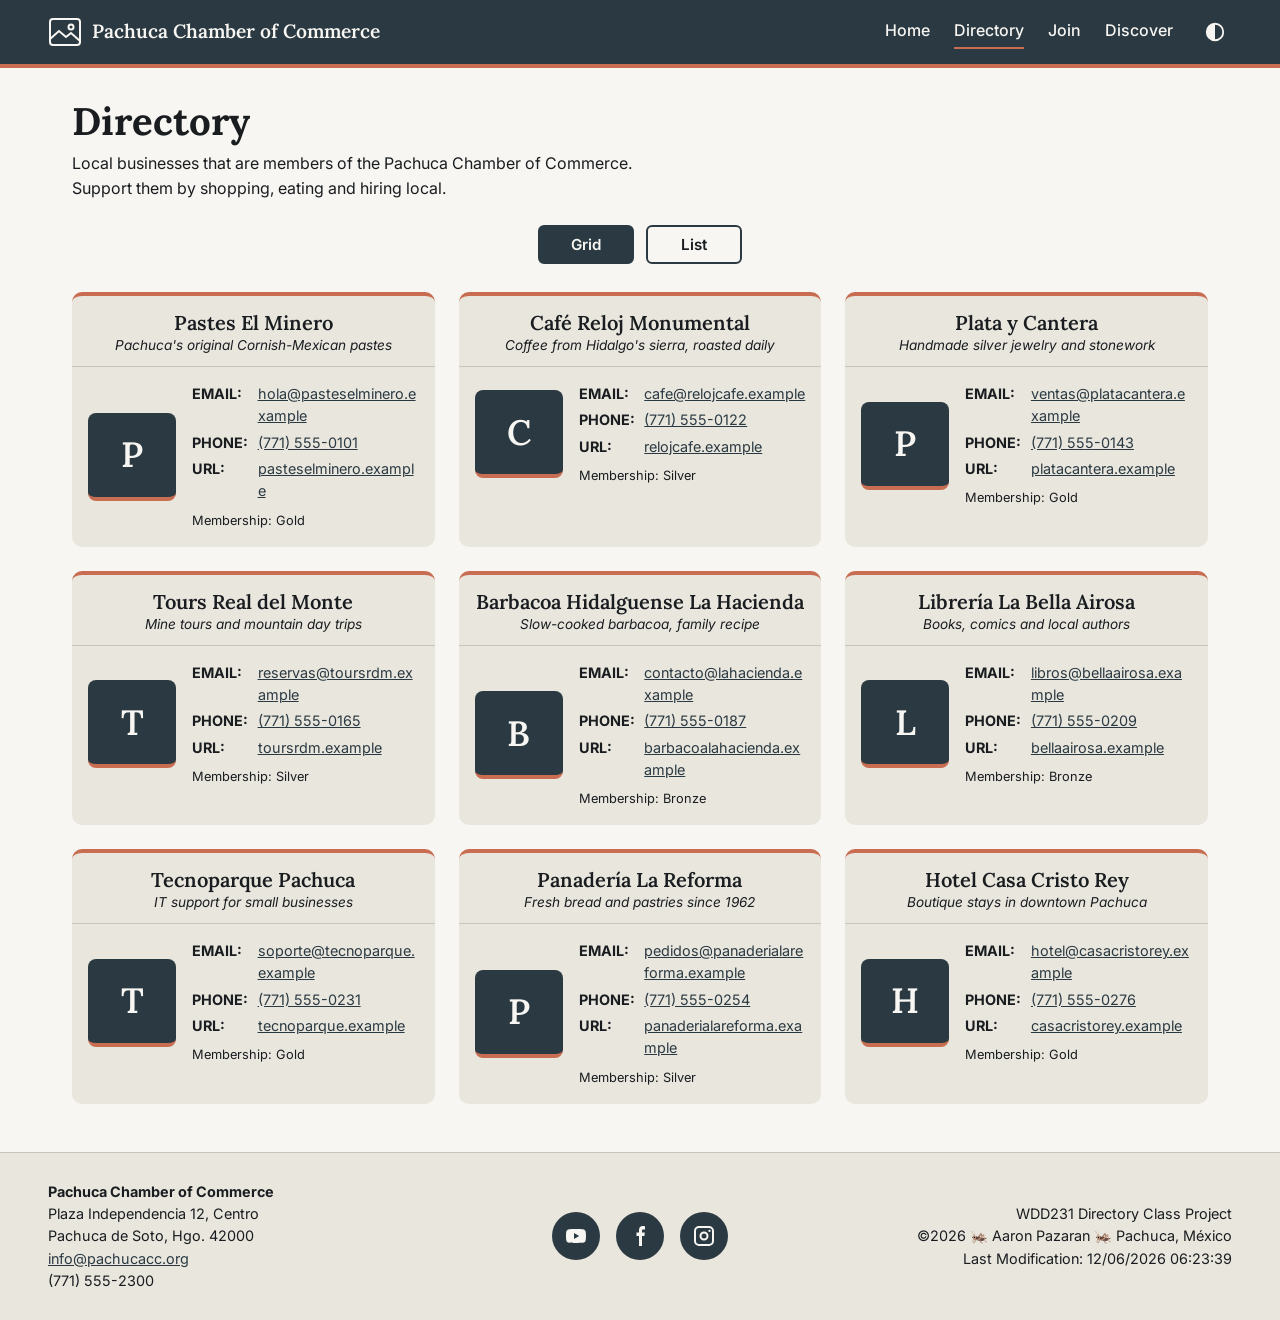
==== chamber/index.html @ 1a1c7d06 "w" ====
<!DOCTYPE html>
<html lang="en">
<head>
  <meta charset="UTF-8">
  <meta name="viewport" content="width=device-width, initial-scale=1">
  <title>Directory | Pachuca Chamber of Commerce</title>
  <meta name="description" content="Browse the business directory of the Pachuca Chamber of Commerce: local restaurants, shops, mining heritage tours and services in Pachuca, Hidalgo.">
  <link rel="preconnect" href="https://fonts.googleapis.com">
  <link rel="preconnect" href="https://fonts.gstatic.com" crossorigin>
  <link href="https://fonts.googleapis.com/css2?family=Inter:wght@400;500;600;700&family=Lora:wght@500;600;700&display=swap" rel="stylesheet">
  <link rel="stylesheet" href="styles/directory.css">

  <script async src="https://www.googletagmanager.com/gtag/js?id=G-XXXXXXXXXX"></script>
  <script>
    window.dataLayer = window.dataLayer || [];
    function gtag(){dataLayer.push(arguments);}
    gtag('js', new Date());
    gtag('config', 'G-XXXXXXXXXX');
  </script>
  <script src="scripts/directory.js" defer></script>
  <script src="scripts/getdates.js" defer></script>
</head>
<body>
  <header class="site-header">
    <a class="brand" href="index.html">
      <svg width="34" height="34" viewBox="0 0 34 34" fill="none" stroke="currentColor" stroke-width="2" aria-hidden="true">
        <rect x="2" y="4" width="30" height="26" rx="3"/><path d="M2 24l9-8 7 6 5-4 9 8"/><circle cx="23" cy="12" r="2.5"/>
      </svg>
      <span>Pachuca Chamber of Commerce</span>
    </a>
    <div class="header-tools">
      <button id="theme-toggle" class="icon-btn" type="button" aria-label="Toggle dark mode">
        <svg width="22" height="22" viewBox="0 0 24 24" aria-hidden="true"><circle cx="12" cy="12" r="9" fill="none" stroke="currentColor" stroke-width="2"/><path d="M12 3a9 9 0 0 0 0 18z" fill="currentColor"/></svg>
      </button>
      <button id="menu-toggle" class="icon-btn" type="button" aria-label="Open menu" aria-expanded="false" aria-controls="main-nav">
        <svg width="26" height="26" viewBox="0 0 24 24" stroke="currentColor" stroke-width="2.2" stroke-linecap="round" aria-hidden="true"><path d="M3 6h18M3 12h18M3 18h18"/></svg>
      </button>
    </div>
    <nav id="main-nav" aria-label="Main">
      <a href="index.html">Home</a>
      <a href="directory.html" aria-current="page">Directory</a>
      <a href="join.html">Join</a>
      <a href="discover.html">Discover</a>
    </nav>
  </header>

  <main>
    <h1>Directory</h1>
    <p class="intro">Local businesses that are members of the Pachuca Chamber of Commerce. Support them by shopping, eating and hiring local.</p>

    <div class="view-toggle" role="group" aria-label="Choose directory layout">
      <button type="button" id="grid-btn" aria-pressed="true">Grid</button>
      <button type="button" id="list-btn" aria-pressed="false">List</button>
    </div>

    <section id="directory" class="grid" aria-live="polite" aria-label="Member businesses"></section>
  </main>

  <footer class="site-footer">
    <address>
      <strong>Pachuca Chamber of Commerce</strong><br>
      Plaza Independencia 12, Centro<br>
      Pachuca de Soto, Hgo. 42000<br>
      <a href="mailto:info@pachucacc.org">info@pachucacc.org</a><br>
      (771) 555-2300
    </address>
    <ul class="social" aria-label="Social media">
      <li><a href="https://www.youtube.com" aria-label="YouTube"><svg viewBox="0 0 24 24" aria-hidden="true"><path d="M21.6 7.2a2.5 2.5 0 0 0-1.8-1.8C18.2 5 12 5 12 5s-6.2 0-7.8.4A2.5 2.5 0 0 0 2.4 7.2C2 8.8 2 12 2 12s0 3.2.4 4.8a2.5 2.5 0 0 0 1.8 1.8C5.8 19 12 19 12 19s6.2 0 7.8-.4a2.5 2.5 0 0 0 1.8-1.8c.4-1.6.4-4.8.4-4.8s0-3.2-.4-4.8zM10 15V9l5.2 3z"/></svg></a></li>
      <li><a href="https://www.facebook.com" aria-label="Facebook"><svg viewBox="0 0 24 24" aria-hidden="true"><path d="M14 8.5V6.8c0-.8.2-1.3 1.4-1.3H17V2.2C16.700 2.200 15.800 2 14.800 2 12.500 2 11 3.400 11 6v2.500H8.500V12H11v10h3V12h2.400l.4-3.500z"/></svg></a></li>
      <li><a href="https://www.instagram.com" aria-label="Instagram"><svg viewBox="0 0 24 24" aria-hidden="true"><path d="M7 2h10a5 5 0 0 1 5 5v10a5 5 0 0 1-5 5H7a5 5 0 0 1-5-5V7a5 5 0 0 1 5-5zm0 2a3 3 0 0 0-3 3v10a3 3 0 0 0 3 3h10a3 3 0 0 0 3-3V7a3 3 0 0 0-3-3zm5 3.500a4.500 4.500 0 1 1 0 9 4.500 4.500 0 0 1 0-9zm0 2a2.500 2.500 0 1 0 0 5 2.500 2.500 0 0 0 0-5zM17.500 5.800a1.100 1.100 0 1 1 0 2.200 1.100 1.100 0 0 1 0-2.200z"/></svg></a></li>
    </ul>
    <div class="credits">
      <footer>
        <p>WDD231 Directory Class Project</p>
        <p>©<span id="year"></span> 🦗 Aaron Pazaran 🦗 Pachuca, México</p>
        <p id="lastModified"></p>
    </footer>
    </div>
  </footer>
</body>
</html>
---- chamber/styles/directory.css ----
:root {
  --primary: #2B3A42;
  --secondary: #C86D51;
  --bg: #F7F6F2;
  --text: #1A1D20;
  --surface: #E9E6DE;
  --line: #C9C4B8;
  --on-primary: #F7F6F2;
  --link: #2B3A42;
  --font-head: "Lora", Georgia, serif;
  --font-body: "Inter", system-ui, sans-serif;
}
:root[data-theme="dark"] {
  --bg: #1A1D20;
  --text: #F7F6F2;
  --surface: #2B3A42;
  --line: #44565F;
  --primary: #E9E6DE;
  --on-primary: #1A1D20;
  --link: #E8A088;
}
* { box-sizing: border-box; margin: 0; }
body {
  font: 1rem/1.55 var(--font-body);
  background: var(--bg);
  color: var(--text);
}
a { color: var(--link); }
:focus-visible { outline: 3px solid var(--secondary); outline-offset: 2px; }

/* Header */
.site-header {
  display: flex; flex-wrap: wrap; align-items: center; justify-content: space-between;
  gap: .5rem 1.5rem; padding: .9rem clamp(1rem, 4vw, 3rem);
  background: var(--primary); color: var(--on-primary);
  border-bottom: 4px solid var(--secondary);
}
.brand { display: flex; align-items: center; gap: .6rem; color: inherit; text-decoration: none; font: 600 1.2rem/1.2 var(--font-head); }
.header-tools { display: flex; gap: .25rem; }
.icon-btn { background: none; border: 0; color: inherit; padding: .4rem; border-radius: 6px; cursor: pointer; display: grid; place-items: center; }
.icon-btn:hover { background: rgba(255,255,255,.15); }
#menu-toggle { display: none; }
#main-nav { display: flex; gap: 1.5rem; }
#main-nav a { color: inherit; text-decoration: none; padding: .25rem 0; border-bottom: 2px solid transparent; font-weight: 500; }
#main-nav a:hover, #main-nav a[aria-current="page"] { border-bottom-color: var(--secondary); }
.header-tools { order: 3; }
#main-nav { order: 2; margin-left: auto; }

/* Main */
main { max-width: 1200px; margin: 0 auto; padding: 2rem clamp(1rem, 4vw, 2rem) 3rem; }
h1 { font: 700 2.4rem/1.1 var(--font-head); color: var(--text); }
.intro { margin: .6rem 0 1.5rem; max-width: 60ch; }

.view-toggle { display: flex; justify-content: center; gap: .75rem; margin-bottom: 1.75rem; }
.view-toggle button {
  font: 600 .95rem var(--font-body); min-width: 6rem; padding: .5rem 1.2rem; cursor: pointer;
  background: transparent; color: var(--text); border: 2px solid var(--primary); border-radius: 6px;
}
.view-toggle button[aria-pressed="true"] { background: var(--primary); color: var(--on-primary); }

/* Cards */
#directory { display: grid; gap: 1.5rem; }
#directory.grid { grid-template-columns: repeat(3, 1fr); }
#directory.list { grid-template-columns: 1fr; }
.card { background: var(--surface); border-radius: 10px; border-top: 4px solid var(--secondary); overflow: hidden; }
.card-head { text-align: center; padding: .9rem 1rem .6rem; border-bottom: 1px solid var(--line); }
.card-head h2 { font: 600 1.25rem/1.25 var(--font-head); }
.card-head p { font-size: .85rem; font-style: italic; }
.card-body { display: flex; gap: 1rem; align-items: center; padding: 1rem; }
.logo {
  flex: none; width: 88px; height: 88px; border-radius: 8px; display: grid; place-items: center;
  background: var(--primary); color: var(--on-primary); font: 600 2.2rem var(--font-head);
  border-bottom: 4px solid var(--secondary);
}
.card dl { display: grid; grid-template-columns: auto 1fr; gap: .25rem .6rem; font-size: .9rem; min-width: 0; }
.card dt { font-weight: 700; }
.card dd { overflow-wrap: anywhere; }
.badge { grid-column: 1 / -1; font-size: .8rem; margin-top: .25rem; }

/* List view */
#directory.list .card { display: grid; grid-template-columns: minmax(180px, 1fr) 2fr; border-top: 0; border-left: 4px solid var(--secondary); }
#directory.list .card-head { display: grid; align-content: center; text-align: left; border-bottom: 0; border-right: 1px solid var(--line); }

/* Footer */
.site-footer {
  display: grid; grid-template-columns: 1fr auto 1fr; gap: 1.5rem; align-items: center;
  padding: 1.75rem clamp(1rem, 4vw, 3rem); background: var(--surface); border-top: 1px solid var(--line); font-size: .9rem;
}
.site-footer address { font-style: normal; }
.social { list-style: none; padding: 0; display: flex; gap: 1rem; }
.social a { display: grid; place-items: center; width: 48px; height: 48px; border-radius: 50%; background: var(--primary); }
.social svg { width: 24px; height: 24px; fill: var(--on-primary); }
.social a:hover { background: var(--secondary); }
.credits { text-align: right; }

/* Tablet & mobile */
@media (max-width: 960px) {
  #directory.grid { grid-template-columns: repeat(2, 1fr); }
}
@media (max-width: 700px) {
  #directory.grid { grid-template-columns: 1fr; }
  #directory.list .card { grid-template-columns: 1fr; border-left: 0; border-top: 4px solid var(--secondary); }
  #directory.list .card-head { text-align: center; border-right: 0; border-bottom: 1px solid var(--line); }
  #menu-toggle { display: grid; }
  #main-nav { display: none; flex-direction: column; gap: .25rem; width: 100%; order: 4; margin: 0; }
  #main-nav.open { display: flex; }
  .site-header { flex-wrap: wrap; }
  .brand { flex: 1; font-size: 1.05rem; }
  .site-footer { grid-template-columns: 1fr; text-align: left; }
  .social { justify-content: center; }
  .credits { text-align: left; }
  h1 { font-size: 2rem; }
}
@media (prefers-reduced-motion: no-preference) {
  .card { transition: transform .15s; }
  .card:hover { transform: translateY(-2px); }
}
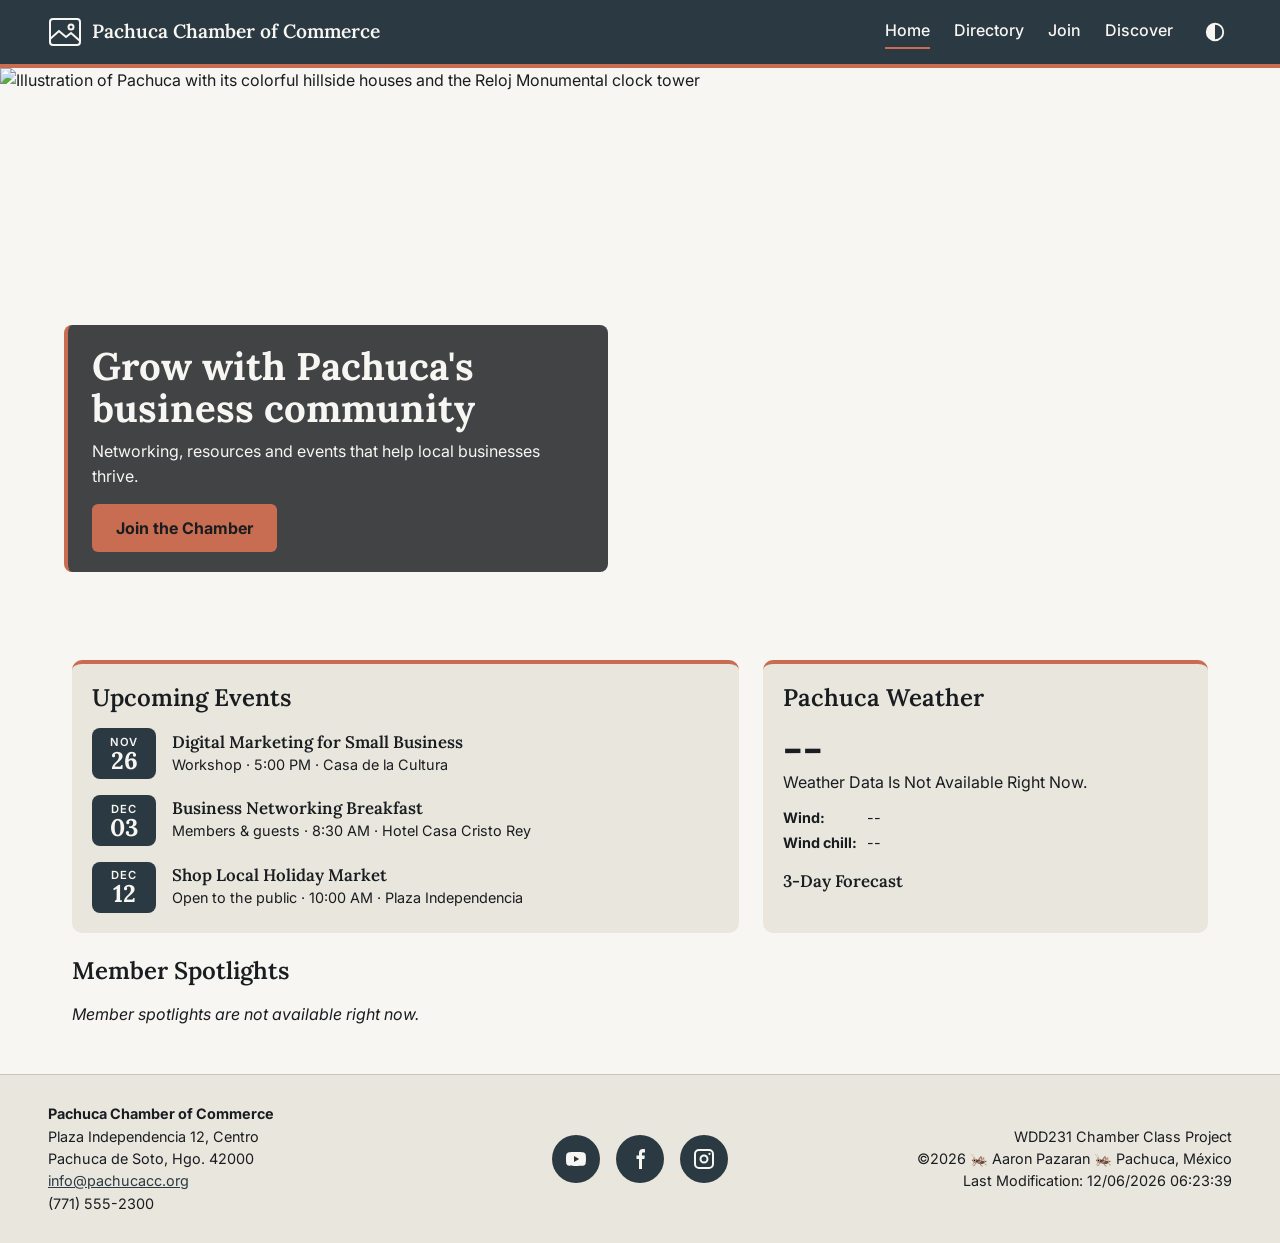
==== commit 658c3d44: "v1h" ====
--- a/chamber/index.html
+++ b/chamber/index.html
@@ -3,12 +3,13 @@
 <head>
   <meta charset="UTF-8">
   <meta name="viewport" content="width=device-width, initial-scale=1">
-  <title>Directory | Pachuca Chamber of Commerce</title>
-  <meta name="description" content="Browse the business directory of the Pachuca Chamber of Commerce: local restaurants, shops, mining heritage tours and services in Pachuca, Hidalgo.">
+  <title>Pachuca Chamber of Commerce | Home</title>
+  <meta name="description" content="The Pachuca Chamber of Commerce connects local businesses, hosts networking events and encourages shopping local in Pachuca, Hidalgo.">
   <link rel="preconnect" href="https://fonts.googleapis.com">
   <link rel="preconnect" href="https://fonts.gstatic.com" crossorigin>
   <link href="https://fonts.googleapis.com/css2?family=Inter:wght@400;500;600;700&family=Lora:wght@500;600;700&display=swap" rel="stylesheet">
   <link rel="stylesheet" href="styles/directory.css">
+  <link rel="stylesheet" href="styles/home.css">
 
   <script async src="https://www.googletagmanager.com/gtag/js?id=G-XXXXXXXXXX"></script>
   <script>
@@ -17,8 +18,10 @@
     gtag('js', new Date());
     gtag('config', 'G-XXXXXXXXXX');
   </script>
-  <script src="scripts/directory.js" defer></script>
+  <script src="scripts/site.js" defer></script>
   <script src="scripts/getdates.js" defer></script>
+  <script src="scripts/weather.js" defer></script>
+  <script src="scripts/spotlights.js" defer></script>
 </head>
 <body>
   <header class="site-header">
@@ -37,23 +40,63 @@
       </button>
     </div>
     <nav id="main-nav" aria-label="Main">
-      <a href="index.html">Home</a>
-      <a href="directory.html" aria-current="page">Directory</a>
+      <a href="index.html" aria-current="page">Home</a>
+      <a href="directory.html">Directory</a>
       <a href="join.html">Join</a>
       <a href="discover.html">Discover</a>
     </nav>
   </header>
 
-  <main>
-    <h1>Directory</h1>
-    <p class="intro">Local businesses that are members of the Pachuca Chamber of Commerce. Support them by shopping, eating and hiring local.</p>
+  <main class="home">
+    <section class="hero" aria-labelledby="hero-title">
+      <img src="images/hero.svg" width="1600" height="700" fetchpriority="high"
+           alt="Illustration of Pachuca with its colorful hillside houses and the Reloj Monumental clock tower">
+      <div class="hero-content">
+        <h1 id="hero-title">Grow with Pachuca's business community</h1>
+        <p>Networking, resources and events that help local businesses thrive.</p>
+        <a class="cta" href="join.html">Join the Chamber</a>
+      </div>
+    </section>
 
-    <div class="view-toggle" role="group" aria-label="Choose directory layout">
-      <button type="button" id="grid-btn" aria-pressed="true">Grid</button>
-      <button type="button" id="list-btn" aria-pressed="false">List</button>
+    <div class="home-grid">
+      <section class="panel" id="events" aria-labelledby="events-title">
+        <h2 id="events-title">Upcoming Events</h2>
+        <ul class="events">
+          <li>
+            <time class="date" datetime="2026-11-26"><span>NOV</span>26</time>
+            <div><h3>Digital Marketing for Small Business</h3><p>Workshop · 5:00 PM · Casa de la Cultura</p></div>
+          </li>
+          <li>
+            <time class="date" datetime="2026-12-03"><span>DEC</span>03</time>
+            <div><h3>Business Networking Breakfast</h3><p>Members &amp; guests · 8:30 AM · Hotel Casa Cristo Rey</p></div>
+          </li>
+          <li>
+            <time class="date" datetime="2026-12-12"><span>DEC</span>12</time>
+            <div><h3>Shop Local Holiday Market</h3><p>Open to the public · 10:00 AM · Plaza Independencia</p></div>
+          </li>
+        </ul>
+      </section>
+
+      <section class="panel" id="weather" aria-labelledby="weather-title">
+        <h2 id="weather-title">Pachuca Weather</h2>
+        <div class="current">
+          <img id="weather-icon" alt="" width="72" height="72" hidden>
+          <p class="temp" id="temperature">--</p>
+        </div>
+        <p id="description" class="desc">Loading weather…</p>
+        <dl class="details">
+          <dt>Wind:</dt><dd id="wind">--</dd>
+          <dt>Wind chill:</dt><dd id="windChill">--</dd>
+        </dl>
+        <h3>3-Day Forecast</h3>
+        <ul id="forecast" class="forecast"></ul>
+      </section>
+
+      <section id="spotlights" aria-labelledby="spot-title">
+        <h2 id="spot-title">Member Spotlights</h2>
+        <div id="spotlight-cards" class="spot-grid" aria-live="polite"></div>
+      </section>
     </div>
-
-    <section id="directory" class="grid" aria-live="polite" aria-label="Member businesses"></section>
   </main>
 
   <footer class="site-footer">
@@ -70,11 +113,9 @@
       <li><a href="https://www.instagram.com" aria-label="Instagram"><svg viewBox="0 0 24 24" aria-hidden="true"><path d="M7 2h10a5 5 0 0 1 5 5v10a5 5 0 0 1-5 5H7a5 5 0 0 1-5-5V7a5 5 0 0 1 5-5zm0 2a3 3 0 0 0-3 3v10a3 3 0 0 0 3 3h10a3 3 0 0 0 3-3V7a3 3 0 0 0-3-3zm5 3.500a4.500 4.500 0 1 1 0 9 4.500 4.500 0 0 1 0-9zm0 2a2.500 2.500 0 1 0 0 5 2.500 2.500 0 0 0 0-5zM17.500 5.800a1.100 1.100 0 1 1 0 2.200 1.100 1.100 0 0 1 0-2.200z"/></svg></a></li>
     </ul>
     <div class="credits">
-      <footer>
-        <p>WDD231 Directory Class Project</p>
-        <p>©<span id="year"></span> 🦗 Aaron Pazaran 🦗 Pachuca, México</p>
-        <p id="lastModified"></p>
-    </footer>
+      <p>WDD231 Chamber Class Project</p>
+      <p>©<span id="year"></span> 🦗 Aaron Pazaran 🦗 Pachuca, México</p>
+      <p id="lastModified"></p>
     </div>
   </footer>
 </body>
--- a/chamber/styles/home.css
+++ b/chamber/styles/home.css
@@ -0,0 +1,65 @@
+/* Home page styles (header, footer, colors and base live in directory.css) */
+main.home { max-width: none; padding: 0; }
+
+/* Hero */
+.hero { position: relative; }
+.hero img { display: block; width: 100%; height: auto; aspect-ratio: 16 / 7; object-fit: cover; }
+.hero-content {
+  position: absolute; left: clamp(1rem, 5vw, 4rem); bottom: 10%; max-width: min(34rem, 85%);
+  padding: 1.25rem 1.5rem; border-left: 4px solid var(--secondary); border-radius: 8px;
+  background: rgba(26, 29, 32, .82); color: #F7F6F2;
+}
+.hero-content h1 { color: inherit; font-size: clamp(1.6rem, 3.2vw, 2.4rem); }
+.hero-content p { margin: .6rem 0 1rem; }
+.cta {
+  display: inline-block; padding: .7rem 1.5rem; border-radius: 6px; font-weight: 700; text-decoration: none;
+  background: var(--secondary); color: #1A1D20;
+}
+.cta:hover { background: #E08A6D; }
+
+/* Content layout: 2 columns on large screens, stacked on mobile */
+.home-grid {
+  display: grid; gap: 1.5rem; max-width: 1200px; margin: 0 auto; padding: 2rem clamp(1rem, 4vw, 2rem) 3rem;
+  grid-template-areas: "events weather" "spotlights spotlights"; grid-template-columns: 3fr 2fr;
+}
+#events { grid-area: events; }
+#weather { grid-area: weather; }
+#spotlights { grid-area: spotlights; }
+.home-grid h2 { font: 600 1.5rem/1.2 var(--font-head); margin-bottom: 1rem; }
+.home-grid h3 { font: 600 1.05rem/1.3 var(--font-head); }
+
+.panel { background: var(--surface); border-top: 4px solid var(--secondary); border-radius: 10px; padding: 1.25rem; }
+
+/* Events */
+.events { list-style: none; padding: 0; display: grid; gap: 1rem; }
+.events li { display: flex; gap: 1rem; align-items: center; }
+.events p { font-size: .9rem; }
+.date {
+  flex: none; width: 64px; padding: .4rem 0; text-align: center; border-radius: 8px;
+  background: var(--primary); color: var(--on-primary); font: 700 1.5rem/1 var(--font-head);
+}
+.date span { display: block; font: 600 .7rem var(--font-body); letter-spacing: .08em; }
+
+/* Weather */
+.current { display: flex; align-items: center; gap: .5rem; }
+.temp { font: 700 2.6rem/1 var(--font-head); }
+.desc { text-transform: capitalize; margin-bottom: .75rem; }
+.details { display: grid; grid-template-columns: auto 1fr; gap: .2rem .6rem; font-size: .9rem; margin-bottom: 1rem; }
+.details dt { font-weight: 700; }
+.forecast { list-style: none; padding: 0; display: grid; gap: .4rem; margin-top: .5rem; }
+.forecast li { display: flex; justify-content: space-between; gap: 1rem; padding: .45rem 0; border-top: 1px solid var(--line); font-size: .9rem; }
+
+/* Spotlights */
+.spot-grid { display: grid; gap: 1.5rem; grid-template-columns: repeat(auto-fit, minmax(240px, 1fr)); }
+.spot { background: var(--surface); border-top: 4px solid var(--secondary); border-radius: 10px; padding: 1.25rem; text-align: center; }
+.spot img { width: 88px; height: 88px; border-radius: 8px; margin-bottom: .6rem; }
+.spot .tag { font-size: .85rem; font-style: italic; margin-bottom: .6rem; }
+.level { display: inline-block; margin-bottom: .6rem; padding: .15rem .7rem; border-radius: 999px; font-size: .75rem; font-weight: 700; background: var(--primary); color: var(--on-primary); }
+.spot address { font-style: normal; font-size: .9rem; display: grid; gap: .15rem; overflow-wrap: anywhere; }
+.error { color: var(--text); font-style: italic; }
+
+@media (max-width: 800px) {
+  .home-grid { grid-template-areas: "events" "weather" "spotlights"; grid-template-columns: 1fr; }
+  .hero img { aspect-ratio: 4 / 3; }
+  .hero-content { position: static; max-width: none; border-radius: 0; }
+}
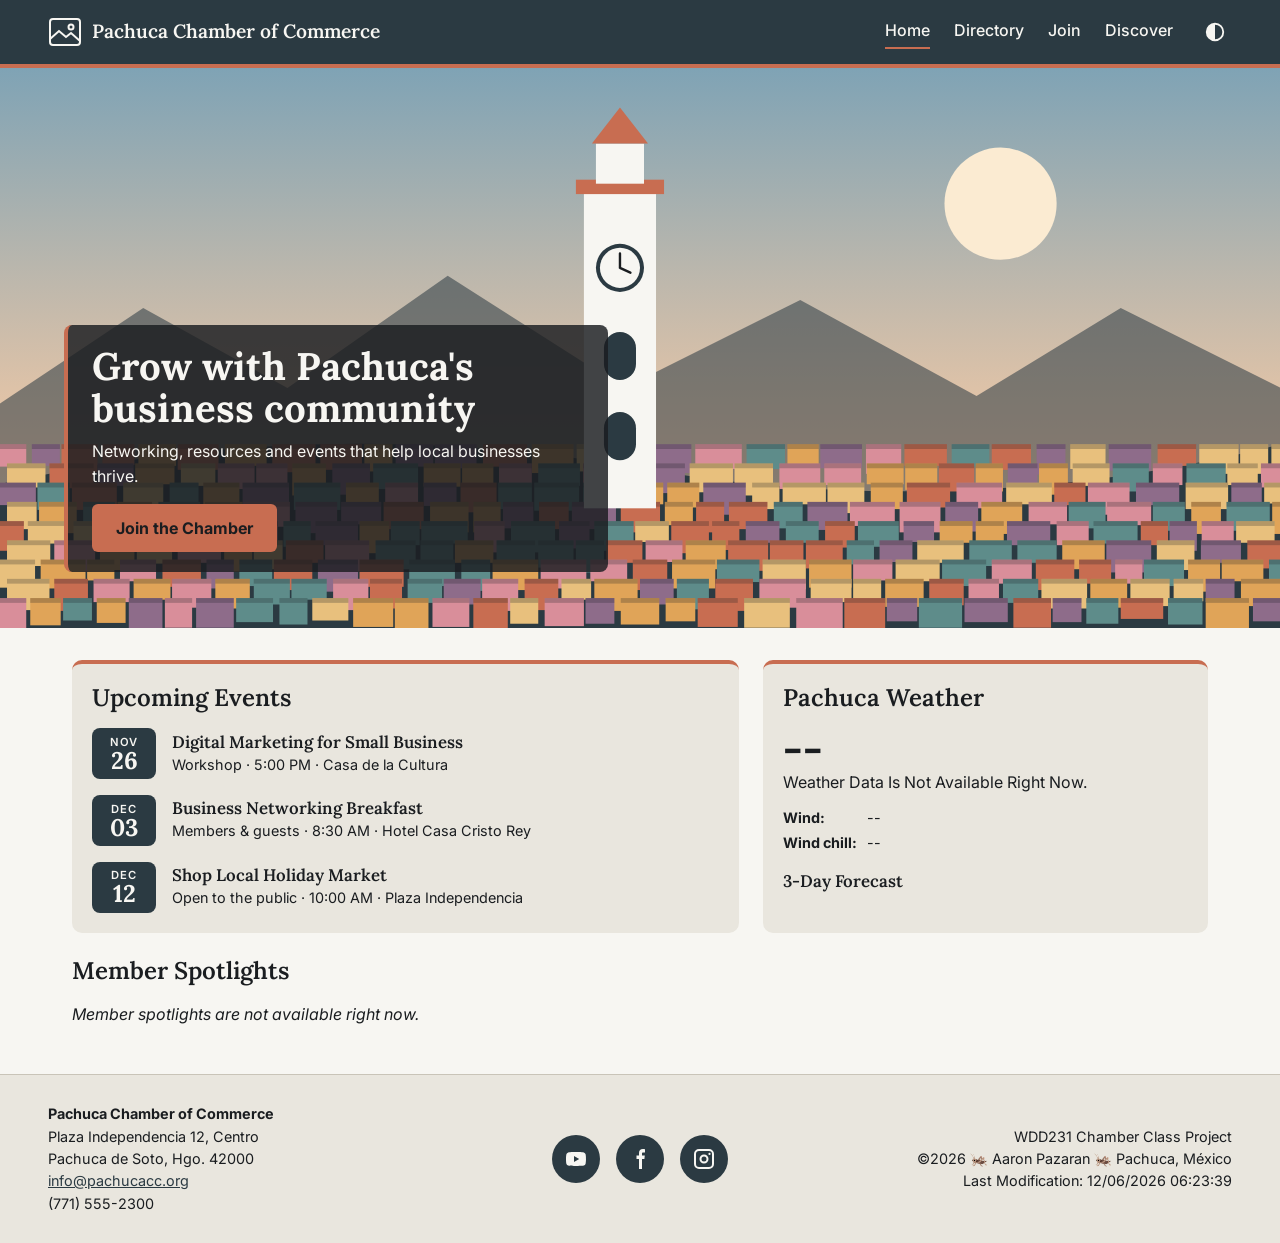
==== commit bd5e3518: "fix" ====
--- a/chamber/index.html
+++ b/chamber/index.html
@@ -5,6 +5,13 @@
   <meta name="viewport" content="width=device-width, initial-scale=1">
   <title>Pachuca Chamber of Commerce | Home</title>
   <meta name="description" content="The Pachuca Chamber of Commerce connects local businesses, hosts networking events and encourages shopping local in Pachuca, Hidalgo.">
+  <meta name="author" content="Aaron Ali Pazaran Hernandez">
+  <link rel="icon" type="image/svg+xml" href="images/favicon.svg">
+  <meta property="og:type" content="website">
+  <meta property="og:title" content="Pachuca Chamber of Commerce | Home">
+  <meta property="og:description" content="Connect with Pachuca's local business community: networking events, member spotlights and resources to grow your business.">
+  <meta property="og:image" content="https://YOUR-USERNAME.github.io/YOUR-REPO/images/og-image.png">
+  <meta property="og:url" content="https://YOUR-USERNAME.github.io/YOUR-REPO/index.html">
   <link rel="preconnect" href="https://fonts.googleapis.com">
   <link rel="preconnect" href="https://fonts.gstatic.com" crossorigin>
   <link href="https://fonts.googleapis.com/css2?family=Inter:wght@400;500;600;700&family=Lora:wght@500;600;700&display=swap" rel="stylesheet">
@@ -80,7 +87,7 @@
       <section class="panel" id="weather" aria-labelledby="weather-title">
         <h2 id="weather-title">Pachuca Weather</h2>
         <div class="current">
-          <img id="weather-icon" alt="" width="72" height="72" hidden>
+          <img id="weather-icon" src="[data-uri]" alt="" width="72" height="72" hidden>
           <p class="temp" id="temperature">--</p>
         </div>
         <p id="description" class="desc">Loading weather…</p>
--- a/chamber/styles/directory.css
+++ b/chamber/styles/directory.css
@@ -36,15 +36,13 @@
   border-bottom: 4px solid var(--secondary);
 }
 .brand { display: flex; align-items: center; gap: .6rem; color: inherit; text-decoration: none; font: 600 1.2rem/1.2 var(--font-head); }
-.header-tools { display: flex; gap: .25rem; }
+.header-tools { display: flex; gap: .25rem; order: 3; }
 .icon-btn { background: none; border: 0; color: inherit; padding: .4rem; border-radius: 6px; cursor: pointer; display: grid; place-items: center; }
 .icon-btn:hover { background: rgba(255,255,255,.15); }
 #menu-toggle { display: none; }
-#main-nav { display: flex; gap: 1.5rem; }
+#main-nav { display: flex; gap: 1.5rem; order: 2; margin-left: auto; }
 #main-nav a { color: inherit; text-decoration: none; padding: .25rem 0; border-bottom: 2px solid transparent; font-weight: 500; }
 #main-nav a:hover, #main-nav a[aria-current="page"] { border-bottom-color: var(--secondary); }
-.header-tools { order: 3; }
-#main-nav { order: 2; margin-left: auto; }
 
 /* Main */
 main { max-width: 1200px; margin: 0 auto; padding: 2rem clamp(1rem, 4vw, 2rem) 3rem; }
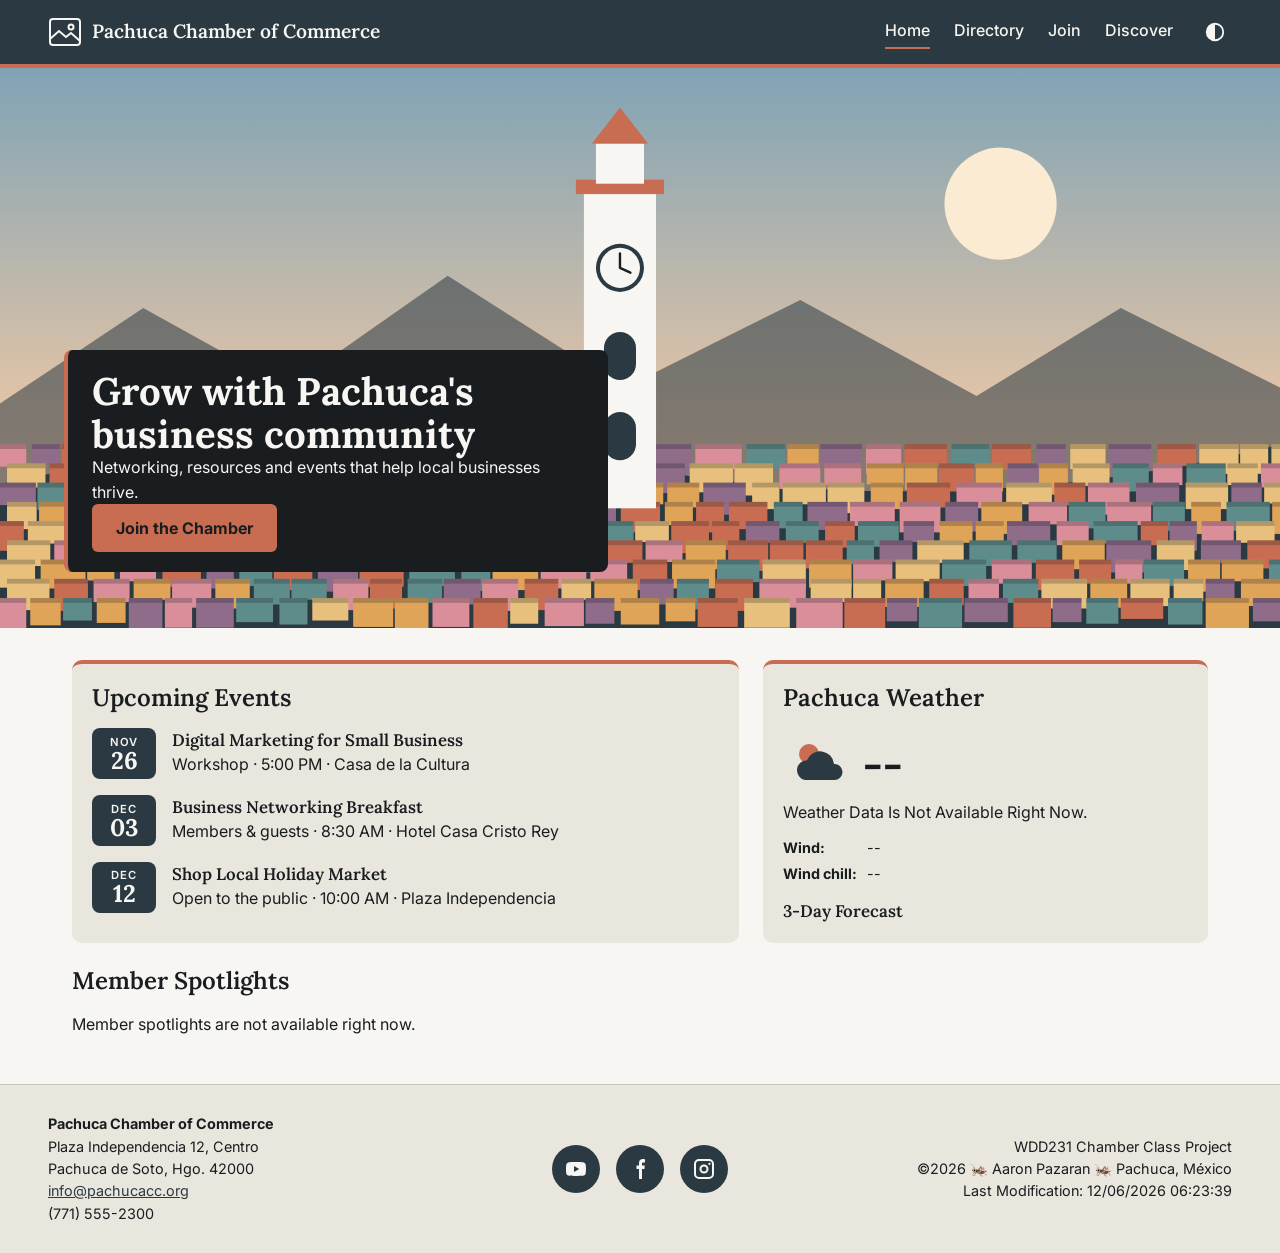
==== commit 8450ebd9: "mf" ====
--- a/chamber/index.html
+++ b/chamber/index.html
@@ -18,13 +18,8 @@
   <link rel="stylesheet" href="styles/directory.css">
   <link rel="stylesheet" href="styles/home.css">
 
-  <script async src="https://www.googletagmanager.com/gtag/js?id=G-XXXXXXXXXX"></script>
-  <script>
-    window.dataLayer = window.dataLayer || [];
-    function gtag(){dataLayer.push(arguments);}
-    gtag('js', new Date());
-    gtag('config', 'G-XXXXXXXXXX');
-  </script>
+  <script defer src="https://www.googletagmanager.com/gtag/js?id=G-XXXXXXXXXX"></script>
+  <script defer src="scripts/analytics.js"></script>
   <script src="scripts/site.js" defer></script>
   <script src="scripts/getdates.js" defer></script>
   <script src="scripts/weather.js" defer></script>
@@ -87,7 +82,7 @@
       <section class="panel" id="weather" aria-labelledby="weather-title">
         <h2 id="weather-title">Pachuca Weather</h2>
         <div class="current">
-          <img id="weather-icon" src="[data-uri]" alt="" width="72" height="72" hidden>
+          <img id="weather-icon" src="images/weather-icon.svg" alt="Current weather icon" width="72" height="72">
           <p class="temp" id="temperature">--</p>
         </div>
         <p id="description" class="desc">Loading weather…</p>
--- a/chamber/styles/directory.css
+++ b/chamber/styles/directory.css
@@ -7,6 +7,8 @@
   --line: #C9C4B8;
   --on-primary: #F7F6F2;
   --link: #2B3A42;
+  --ink: #1A1D20;
+  --paper: #F7F6F2;
   --font-head: "Lora", Georgia, serif;
   --font-body: "Inter", system-ui, sans-serif;
 }
@@ -20,96 +22,71 @@
   --link: #E8A088;
 }
 * { box-sizing: border-box; margin: 0; }
-body {
-  font: 1rem/1.55 var(--font-body);
-  background: var(--bg);
-  color: var(--text);
-}
+body { font: 1rem/1.55 var(--font-body); background: var(--bg); color: var(--text); }
 a { color: var(--link); }
 :focus-visible { outline: 3px solid var(--secondary); outline-offset: 2px; }
 
 /* Header */
 .site-header {
-  display: flex; flex-wrap: wrap; align-items: center; justify-content: space-between;
-  gap: .5rem 1.5rem; padding: .9rem clamp(1rem, 4vw, 3rem);
-  background: var(--primary); color: var(--on-primary);
+  display: flex; flex-wrap: wrap; align-items: center; gap: .5rem 1.5rem;
+  padding: .9rem clamp(1rem, 4vw, 3rem); background: var(--primary); color: var(--on-primary);
   border-bottom: 4px solid var(--secondary);
 }
-.brand { display: flex; align-items: center; gap: .6rem; color: inherit; text-decoration: none; font: 600 1.2rem/1.2 var(--font-head); }
-.header-tools { display: flex; gap: .25rem; order: 3; }
-.icon-btn { background: none; border: 0; color: inherit; padding: .4rem; border-radius: 6px; cursor: pointer; display: grid; place-items: center; }
-.icon-btn:hover { background: rgba(255,255,255,.15); }
+.brand { display: flex; flex: 1; align-items: center; gap: .6rem; color: inherit; text-decoration: none; font: 600 1.2rem/1.2 var(--font-head); }
+.header-tools { display: flex; gap: .25rem; order: 1; }
+.icon-btn { display: grid; place-items: center; padding: .4rem; border: 0; border-radius: 6px; background: none; color: inherit; cursor: pointer; }
+.icon-btn:hover { opacity: .75; }
 #menu-toggle { display: none; }
-#main-nav { display: flex; gap: 1.5rem; order: 2; margin-left: auto; }
-#main-nav a { color: inherit; text-decoration: none; padding: .25rem 0; border-bottom: 2px solid transparent; font-weight: 500; }
-#main-nav a:hover, #main-nav a[aria-current="page"] { border-bottom-color: var(--secondary); }
+#main-nav { display: flex; gap: 1.5rem; }
+#main-nav a { padding: .25rem 0; border-bottom: 2px solid var(--primary); color: inherit; font-weight: 500; text-decoration: none; }
+#main-nav a:hover, #main-nav a[aria-current="page"] { border-color: var(--secondary); }
 
 /* Main */
 main { max-width: 1200px; margin: 0 auto; padding: 2rem clamp(1rem, 4vw, 2rem) 3rem; }
-h1 { font: 700 2.4rem/1.1 var(--font-head); color: var(--text); }
-.intro { margin: .6rem 0 1.5rem; max-width: 60ch; }
-
+h1 { font: 700 2.4rem/1.1 var(--font-head); }
+.intro { margin: .6rem 0 1.5rem; }
 .view-toggle { display: flex; justify-content: center; gap: .75rem; margin-bottom: 1.75rem; }
 .view-toggle button {
-  font: 600 .95rem var(--font-body); min-width: 6rem; padding: .5rem 1.2rem; cursor: pointer;
-  background: transparent; color: var(--text); border: 2px solid var(--primary); border-radius: 6px;
+  min-width: 6rem; padding: .5rem 1.2rem; border: 2px solid var(--primary); border-radius: 6px;
+  background: var(--bg); color: var(--text); font: 600 .95rem var(--font-body); cursor: pointer;
 }
 .view-toggle button[aria-pressed="true"] { background: var(--primary); color: var(--on-primary); }
 
-/* Cards */
+/* Cards (shared by directory, events panels and spotlights) */
+.card, .panel, .spot { background: var(--surface); border-top: 4px solid var(--secondary); border-radius: 10px; }
+.card { overflow: hidden; }
 #directory { display: grid; gap: 1.5rem; }
 #directory.grid { grid-template-columns: repeat(3, 1fr); }
 #directory.list { grid-template-columns: 1fr; }
-.card { background: var(--surface); border-radius: 10px; border-top: 4px solid var(--secondary); overflow: hidden; }
-.card-head { text-align: center; padding: .9rem 1rem .6rem; border-bottom: 1px solid var(--line); }
+.card-head { padding: .9rem 1rem .6rem; text-align: center; border-bottom: 1px solid var(--line); }
 .card-head h2 { font: 600 1.25rem/1.25 var(--font-head); }
 .card-head p { font-size: .85rem; font-style: italic; }
-.card-body { display: flex; gap: 1rem; align-items: center; padding: 1rem; }
-.logo {
-  flex: none; width: 88px; height: 88px; border-radius: 8px; display: grid; place-items: center;
-  background: var(--primary); color: var(--on-primary); font: 600 2.2rem var(--font-head);
-  border-bottom: 4px solid var(--secondary);
-}
-.card dl { display: grid; grid-template-columns: auto 1fr; gap: .25rem .6rem; font-size: .9rem; min-width: 0; }
+.card-body { display: flex; align-items: center; gap: 1rem; padding: 1rem; }
+.logo { flex: none; width: 88px; height: 88px; border-radius: 8px; }
+.card dl { display: grid; grid-template-columns: auto 1fr; gap: .25rem .6rem; min-width: 0; font-size: .9rem; overflow-wrap: anywhere; }
 .card dt { font-weight: 700; }
-.card dd { overflow-wrap: anywhere; }
-.badge { grid-column: 1 / -1; font-size: .8rem; margin-top: .25rem; }
-
-/* List view */
-#directory.list .card { display: grid; grid-template-columns: minmax(180px, 1fr) 2fr; border-top: 0; border-left: 4px solid var(--secondary); }
-#directory.list .card-head { display: grid; align-content: center; text-align: left; border-bottom: 0; border-right: 1px solid var(--line); }
+.badge { grid-column: 1 / -1; font-size: .8rem; }
 
 /* Footer */
 .site-footer {
-  display: grid; grid-template-columns: 1fr auto 1fr; gap: 1.5rem; align-items: center;
+  display: grid; grid-template-columns: 1fr auto 1fr; align-items: center; gap: 1.5rem;
   padding: 1.75rem clamp(1rem, 4vw, 3rem); background: var(--surface); border-top: 1px solid var(--line); font-size: .9rem;
 }
 .site-footer address { font-style: normal; }
-.social { list-style: none; padding: 0; display: flex; gap: 1rem; }
+.social { display: flex; gap: 1rem; padding: 0; list-style: none; }
 .social a { display: grid; place-items: center; width: 48px; height: 48px; border-radius: 50%; background: var(--primary); }
 .social svg { width: 24px; height: 24px; fill: var(--on-primary); }
-.social a:hover { background: var(--secondary); }
 .credits { text-align: right; }
 
-/* Tablet & mobile */
 @media (max-width: 960px) {
   #directory.grid { grid-template-columns: repeat(2, 1fr); }
 }
 @media (max-width: 700px) {
   #directory.grid { grid-template-columns: 1fr; }
-  #directory.list .card { grid-template-columns: 1fr; border-left: 0; border-top: 4px solid var(--secondary); }
-  #directory.list .card-head { text-align: center; border-right: 0; border-bottom: 1px solid var(--line); }
   #menu-toggle { display: grid; }
-  #main-nav { display: none; flex-direction: column; gap: .25rem; width: 100%; order: 4; margin: 0; }
+  #main-nav { display: none; flex-direction: column; gap: .25rem; width: 100%; order: 2; }
   #main-nav.open { display: flex; }
-  .site-header { flex-wrap: wrap; }
-  .brand { flex: 1; font-size: 1.05rem; }
-  .site-footer { grid-template-columns: 1fr; text-align: left; }
+  .site-footer { grid-template-columns: 1fr; }
   .social { justify-content: center; }
   .credits { text-align: left; }
-  h1 { font-size: 2rem; }
-}
-@media (prefers-reduced-motion: no-preference) {
-  .card { transition: transform .15s; }
-  .card:hover { transform: translateY(-2px); }
 }
--- a/chamber/styles/home.css
+++ b/chamber/styles/home.css
@@ -1,4 +1,4 @@
-/* Home page styles (header, footer, colors and base live in directory.css) */
+/* Home page (base, header, footer and cards live in directory.css) */
 main.home { max-width: none; padding: 0; }
 
 /* Hero */
@@ -7,59 +7,46 @@
 .hero-content {
   position: absolute; left: clamp(1rem, 5vw, 4rem); bottom: 10%; max-width: min(34rem, 85%);
   padding: 1.25rem 1.5rem; border-left: 4px solid var(--secondary); border-radius: 8px;
-  background: rgba(26, 29, 32, .82); color: #F7F6F2;
+  background: var(--ink); color: var(--paper);
 }
-.hero-content h1 { color: inherit; font-size: clamp(1.6rem, 3.2vw, 2.4rem); }
-.hero-content p { margin: .6rem 0 1rem; }
-.cta {
-  display: inline-block; padding: .7rem 1.5rem; border-radius: 6px; font-weight: 700; text-decoration: none;
-  background: var(--secondary); color: #1A1D20;
+.hero-content h1 { font-size: clamp(1.6rem, 3.2vw, 2.4rem); }
+.cta { display: inline-block; padding: .7rem 1.5rem; border-radius: 6px; background: var(--secondary); color: var(--ink); font-weight: 700; text-decoration: none; }
+
+/* Two columns on large screens, stacked on mobile */
+.home-grid {
+  display: grid; grid-template-columns: 3fr 2fr; gap: 1.5rem; max-width: 1200px; margin: 0 auto;
+  padding: 2rem clamp(1rem, 4vw, 2rem) 3rem;
 }
-.cta:hover { background: #E08A6D; }
-
-/* Content layout: 2 columns on large screens, stacked on mobile */
-.home-grid {
-  display: grid; gap: 1.5rem; max-width: 1200px; margin: 0 auto; padding: 2rem clamp(1rem, 4vw, 2rem) 3rem;
-  grid-template-areas: "events weather" "spotlights spotlights"; grid-template-columns: 3fr 2fr;
-}
-#events { grid-area: events; }
-#weather { grid-area: weather; }
-#spotlights { grid-area: spotlights; }
-.home-grid h2 { font: 600 1.5rem/1.2 var(--font-head); margin-bottom: 1rem; }
+#spotlights { grid-column: 1 / -1; }
+.home-grid h2 { margin-bottom: 1rem; font: 600 1.5rem/1.2 var(--font-head); }
 .home-grid h3 { font: 600 1.05rem/1.3 var(--font-head); }
-
-.panel { background: var(--surface); border-top: 4px solid var(--secondary); border-radius: 10px; padding: 1.25rem; }
+.panel, .spot { padding: 1.25rem; }
 
 /* Events */
-.events { list-style: none; padding: 0; display: grid; gap: 1rem; }
-.events li { display: flex; gap: 1rem; align-items: center; }
-.events p { font-size: .9rem; }
-.date {
-  flex: none; width: 64px; padding: .4rem 0; text-align: center; border-radius: 8px;
-  background: var(--primary); color: var(--on-primary); font: 700 1.5rem/1 var(--font-head);
-}
+.events { display: grid; gap: 1rem; padding: 0; list-style: none; }
+.events li { display: flex; align-items: center; gap: 1rem; }
+.date { flex: none; width: 64px; padding: .4rem 0; border-radius: 8px; background: var(--primary); color: var(--on-primary); text-align: center; font: 700 1.5rem/1 var(--font-head); }
 .date span { display: block; font: 600 .7rem var(--font-body); letter-spacing: .08em; }
 
 /* Weather */
 .current { display: flex; align-items: center; gap: .5rem; }
 .temp { font: 700 2.6rem/1 var(--font-head); }
-.desc { text-transform: capitalize; margin-bottom: .75rem; }
-.details { display: grid; grid-template-columns: auto 1fr; gap: .2rem .6rem; font-size: .9rem; margin-bottom: 1rem; }
+.desc { margin-bottom: .75rem; text-transform: capitalize; }
+.details { display: grid; grid-template-columns: auto 1fr; gap: .2rem .6rem; margin-bottom: 1rem; font-size: .9rem; }
 .details dt { font-weight: 700; }
-.forecast { list-style: none; padding: 0; display: grid; gap: .4rem; margin-top: .5rem; }
+.forecast { display: grid; padding: 0; list-style: none; }
 .forecast li { display: flex; justify-content: space-between; gap: 1rem; padding: .45rem 0; border-top: 1px solid var(--line); font-size: .9rem; }
 
 /* Spotlights */
-.spot-grid { display: grid; gap: 1.5rem; grid-template-columns: repeat(auto-fit, minmax(240px, 1fr)); }
-.spot { background: var(--surface); border-top: 4px solid var(--secondary); border-radius: 10px; padding: 1.25rem; text-align: center; }
-.spot img { width: 88px; height: 88px; border-radius: 8px; margin-bottom: .6rem; }
-.spot .tag { font-size: .85rem; font-style: italic; margin-bottom: .6rem; }
-.level { display: inline-block; margin-bottom: .6rem; padding: .15rem .7rem; border-radius: 999px; font-size: .75rem; font-weight: 700; background: var(--primary); color: var(--on-primary); }
-.spot address { font-style: normal; font-size: .9rem; display: grid; gap: .15rem; overflow-wrap: anywhere; }
-.error { color: var(--text); font-style: italic; }
+.spot-grid { display: grid; grid-template-columns: repeat(auto-fit, minmax(240px, 1fr)); gap: 1.5rem; }
+.spot { text-align: center; }
+.spot .logo { display: block; margin: 0 auto .6rem; }
+.spot p { margin: .2rem 0 .6rem; }
+.level { display: inline-block; margin-bottom: .6rem; padding: .15rem .7rem; border-radius: 1rem; background: var(--primary); color: var(--on-primary); font-size: .75rem; font-weight: 700; }
+.spot address { display: grid; gap: .15rem; font-style: normal; font-size: .9rem; overflow-wrap: anywhere; }
 
 @media (max-width: 800px) {
-  .home-grid { grid-template-areas: "events" "weather" "spotlights"; grid-template-columns: 1fr; }
+  .home-grid { grid-template-columns: 1fr; }
   .hero img { aspect-ratio: 4 / 3; }
   .hero-content { position: static; max-width: none; border-radius: 0; }
 }
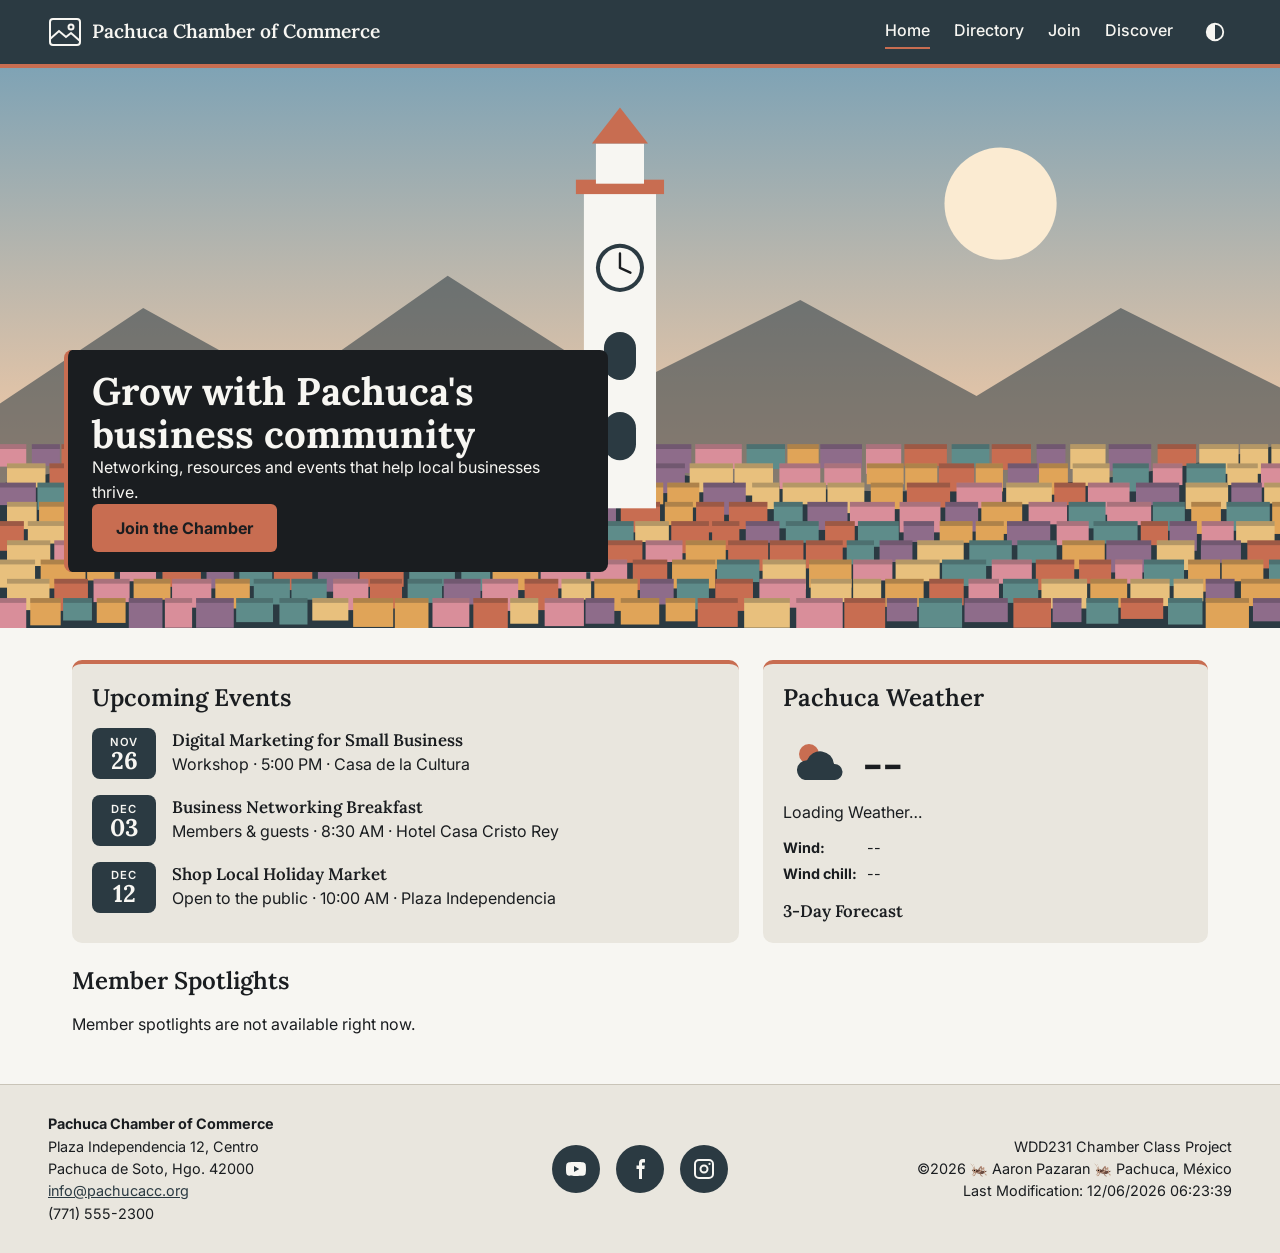
==== commit 0322bd8c: "id" ====
--- a/chamber/index.html
+++ b/chamber/index.html
@@ -10,15 +10,15 @@
   <meta property="og:type" content="website">
   <meta property="og:title" content="Pachuca Chamber of Commerce | Home">
   <meta property="og:description" content="Connect with Pachuca's local business community: networking events, member spotlights and resources to grow your business.">
-  <meta property="og:image" content="https://YOUR-USERNAME.github.io/YOUR-REPO/images/og-image.png">
-  <meta property="og:url" content="https://YOUR-USERNAME.github.io/YOUR-REPO/index.html">
+  <meta property="og:image" content="https://4treyhur.github.io/wdd231/chamber/images/og-image.png">
+  <meta property="og:url" content="https://4treyhur.github.io/wdd231/chamber/index.html">
   <link rel="preconnect" href="https://fonts.googleapis.com">
   <link rel="preconnect" href="https://fonts.gstatic.com" crossorigin>
   <link href="https://fonts.googleapis.com/css2?family=Inter:wght@400;500;600;700&family=Lora:wght@500;600;700&display=swap" rel="stylesheet">
   <link rel="stylesheet" href="styles/directory.css">
   <link rel="stylesheet" href="styles/home.css">
 
-  <script defer src="https://www.googletagmanager.com/gtag/js?id=G-XXXXXXXXXX"></script>
+  <script defer src="https://www.googletagmanager.com/gtag/js?id=G-K19GHGGYZK"></script>
   <script defer src="scripts/analytics.js"></script>
   <script src="scripts/site.js" defer></script>
   <script src="scripts/getdates.js" defer></script>
